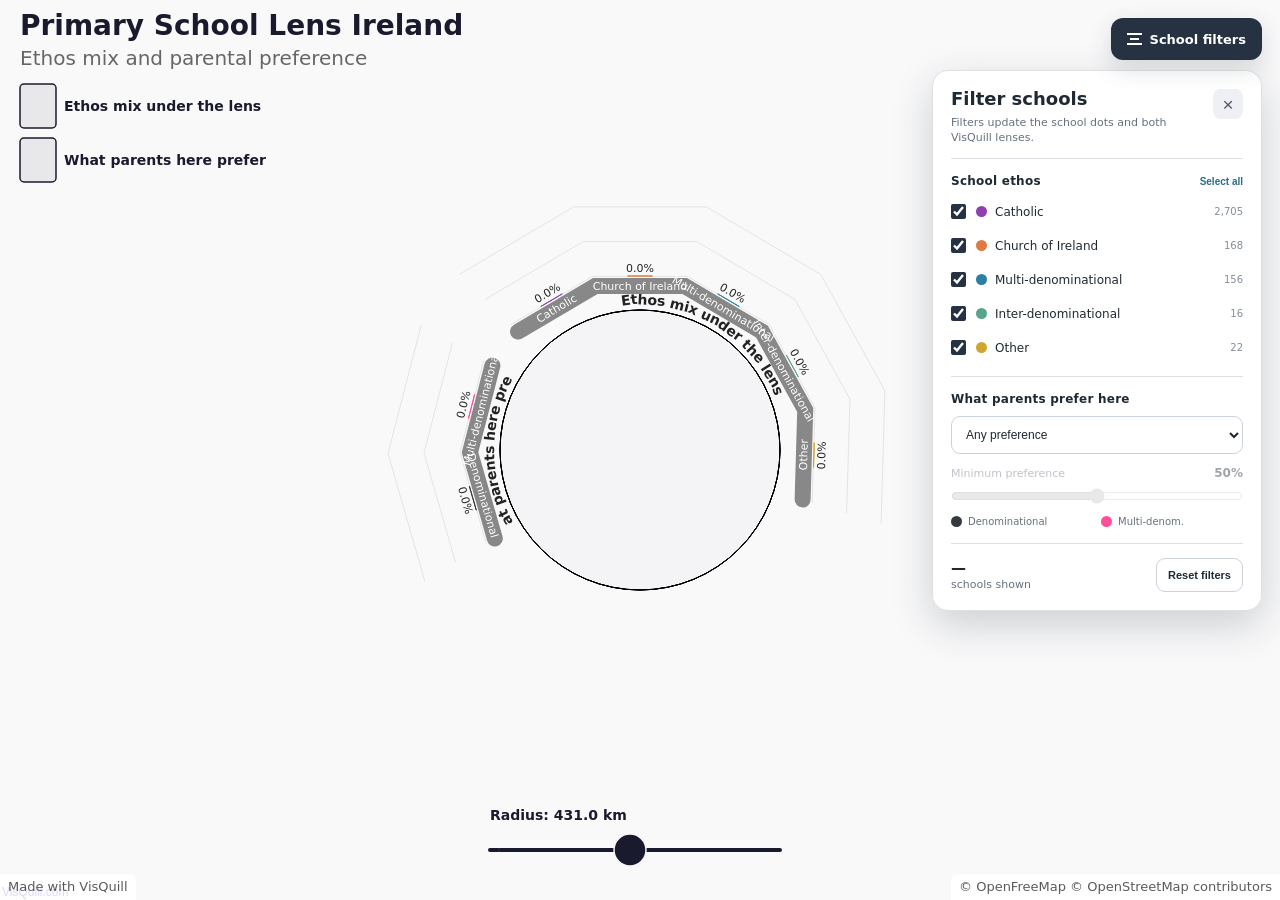
==== visquill-lens/index.html @ 2c07e7b1 "init" ====
<!DOCTYPE html>
<!-- VisQuill Lens Export — visquill.com -->
<!-- © 2026 Dr. Benjamin Niedermann -->
<!-- Free to use with attribution. White-label: contact@visquill.com -->
<!-- Licence: visquill.com/licence -->
<html lang="en">
<head>
    <meta charset="UTF-8" />
    <meta name="viewport" content="width=device-width, initial-scale=1.0" />
    <title>VisQuill Lens</title>
    <style>
        *, *::before, *::after { box-sizing: border-box; margin: 0; padding: 0; }
        html, body, #app { width: 100%; height: 100%; overflow: hidden; background: #f4f4f6; }
        #app { position: relative; }
    </style>
    <link rel="stylesheet" href="enhancements.css?v=20260722-7" />
</head>
<body>
    <div id="app"></div>
    <script src="viewer.js?v=20260722-7"></script>
    <script src="enhancements.js?v=20260722-7"></script>
</body>
</html>
---- visquill-lens/enhancements.css ----
:root {
    --school-catholic: #8f3fb0;
    --school-church: #e07a3f;
    --school-multi: #2a7fa3;
    --school-inter: #58a58e;
    --school-other: #d1a72b;
    --parent-denom: #343a40;
    --parent-multi: #ff4f9a;
    --filter-ink: #1f2933;
    --filter-muted: #66717f;
    --filter-line: #dde1e6;
    --filter-paper: rgba(255, 255, 255, 0.96);
}

.school-filter-toggle {
    position: absolute;
    z-index: 1200;
    top: 18px;
    right: 18px;
    display: inline-flex;
    align-items: center;
    gap: 8px;
    min-height: 42px;
    padding: 0 15px;
    border: 1px solid rgba(31, 41, 51, 0.16);
    border-radius: 12px;
    color: var(--filter-ink);
    background: var(--filter-paper);
    box-shadow: 0 8px 24px rgba(31, 41, 51, 0.16);
    font: 700 13px/1 system-ui, -apple-system, BlinkMacSystemFont, "Segoe UI", sans-serif;
    cursor: pointer;
    backdrop-filter: blur(12px);
}

.school-filter-toggle::before {
    content: "";
    width: 15px;
    height: 12px;
    border-top: 2px solid currentColor;
    border-bottom: 2px solid currentColor;
    background: linear-gradient(currentColor, currentColor) center / 9px 2px no-repeat;
}

.school-filter-toggle[aria-expanded="true"] {
    color: #fff;
    background: #263241;
}

.school-filter-panel {
    position: absolute;
    z-index: 1190;
    top: 70px;
    right: 18px;
    width: min(330px, calc(100vw - 36px));
    max-height: calc(100vh - 90px);
    overflow: auto;
    padding: 18px;
    border: 1px solid rgba(31, 41, 51, 0.14);
    border-radius: 16px;
    color: var(--filter-ink);
    background: var(--filter-paper);
    box-shadow: 0 14px 42px rgba(31, 41, 51, 0.2);
    font-family: system-ui, -apple-system, BlinkMacSystemFont, "Segoe UI", sans-serif;
    opacity: 0;
    visibility: hidden;
    transform: translateY(-8px);
    transition: opacity 150ms ease, transform 150ms ease, visibility 150ms ease;
    backdrop-filter: blur(14px);
}

.school-filter-panel.is-open {
    opacity: 1;
    visibility: visible;
    transform: translateY(0);
}

.school-filter-header {
    display: flex;
    align-items: flex-start;
    justify-content: space-between;
    gap: 14px;
    padding-bottom: 13px;
    border-bottom: 1px solid var(--filter-line);
}

.school-filter-header h2 {
    margin: 0;
    font-size: 18px;
    line-height: 1.15;
}

.school-filter-header p {
    margin: 5px 0 0;
    color: var(--filter-muted);
    font-size: 11px;
    line-height: 1.4;
}

.school-filter-close {
    flex: none;
    width: 30px;
    height: 30px;
    border: 0;
    border-radius: 8px;
    color: #4f5965;
    background: #eef0f3;
    font-size: 19px;
    line-height: 1;
    cursor: pointer;
}

.school-filter-section {
    padding-top: 15px;
}

.school-filter-section + .school-filter-section {
    margin-top: 15px;
    border-top: 1px solid var(--filter-line);
}

.school-filter-section-title {
    display: flex;
    align-items: center;
    justify-content: space-between;
    gap: 10px;
    margin: 0 0 10px;
    font-size: 12px;
    font-weight: 800;
    letter-spacing: 0.02em;
}

.school-filter-link {
    padding: 0;
    border: 0;
    color: #276c87;
    background: transparent;
    font-size: 10px;
    font-weight: 700;
    cursor: pointer;
}

.ethos-filter-list {
    display: grid;
    gap: 7px;
}

.ethos-filter-option {
    display: grid;
    grid-template-columns: 17px 11px 1fr auto;
    align-items: center;
    gap: 8px;
    min-height: 27px;
    font-size: 12px;
    cursor: pointer;
}

.ethos-filter-option input {
    width: 15px;
    height: 15px;
    margin: 0;
    accent-color: #263241;
}

.school-color-dot,
.parent-color-dot {
    width: 11px;
    height: 11px;
    border-radius: 50%;
}

.ethos-filter-total {
    color: #858d98;
    font-size: 10px;
    font-variant-numeric: tabular-nums;
}

.preference-select {
    width: 100%;
    height: 38px;
    padding: 0 32px 0 10px;
    border: 1px solid #ccd2d9;
    border-radius: 9px;
    color: var(--filter-ink);
    background: #fff;
    font-size: 12px;
}

.preference-threshold {
    display: grid;
    grid-template-columns: 1fr auto;
    align-items: center;
    gap: 8px;
    margin-top: 12px;
}

.preference-threshold label {
    color: var(--filter-muted);
    font-size: 11px;
}

.preference-threshold output {
    min-width: 42px;
    font-size: 12px;
    font-weight: 800;
    text-align: right;
}

.preference-threshold input {
    grid-column: 1 / -1;
    width: 100%;
    accent-color: var(--parent-multi);
}

.preference-threshold.is-disabled {
    opacity: 0.42;
}

.parent-color-key {
    display: grid;
    grid-template-columns: 1fr 1fr;
    gap: 8px;
    margin-top: 12px;
}

.parent-color-key span {
    display: flex;
    align-items: center;
    gap: 6px;
    color: var(--filter-muted);
    font-size: 10px;
}

.school-filter-footer {
    display: flex;
    align-items: center;
    justify-content: space-between;
    gap: 12px;
    margin-top: 16px;
    padding-top: 14px;
    border-top: 1px solid var(--filter-line);
}

.school-filter-count {
    color: var(--filter-muted);
    font-size: 11px;
    line-height: 1.3;
}

.school-filter-count strong {
    display: block;
    color: var(--filter-ink);
    font-size: 15px;
}

.school-filter-reset {
    min-height: 34px;
    padding: 0 11px;
    border: 1px solid #ccd2d9;
    border-radius: 9px;
    color: var(--filter-ink);
    background: #fff;
    font-size: 11px;
    font-weight: 750;
    cursor: pointer;
}

.school-popup {
    position: absolute;
    z-index: 1300;
    width: min(290px, calc(100vw - 28px));
    padding: 15px;
    border: 1px solid rgba(31, 41, 51, 0.14);
    border-radius: 14px;
    color: var(--filter-ink);
    background: rgba(255, 255, 255, 0.97);
    box-shadow: 0 14px 38px rgba(31, 41, 51, 0.24);
    font-family: system-ui, -apple-system, BlinkMacSystemFont, "Segoe UI", sans-serif;
    pointer-events: auto;
    transform: translate(-50%, calc(-100% - 15px));
    backdrop-filter: blur(12px);
}

.school-popup::after {
    position: absolute;
    top: 100%;
    left: 50%;
    width: 12px;
    height: 12px;
    background: #fff;
    border-right: 1px solid rgba(31, 41, 51, 0.14);
    border-bottom: 1px solid rgba(31, 41, 51, 0.14);
    content: "";
    transform: translate(-50%, -6px) rotate(45deg);
}

.school-popup-close {
    position: absolute;
    top: 8px;
    right: 8px;
    width: 27px;
    height: 27px;
    border: 0;
    border-radius: 7px;
    color: #5d6672;
    background: #eff1f3;
    font-size: 17px;
    cursor: pointer;
}

.school-popup h3 {
    margin: 0 30px 4px 0;
    font-size: 15px;
    line-height: 1.25;
}

.school-popup-county {
    margin: 0 0 10px;
    color: var(--filter-muted);
    font-size: 10.5px;
}

.school-popup-ethos {
    display: inline-flex;
    align-items: center;
    gap: 7px;
    padding: 5px 8px;
    border-radius: 8px;
    color: #38424e;
    background: #f1f2f4;
    font-size: 11px;
    font-weight: 700;
}

.school-popup-heading {
    margin: 12px 0 7px;
    color: #525c68;
    font-size: 10px;
    font-weight: 800;
    letter-spacing: 0.06em;
    text-transform: uppercase;
}

.school-popup-pref-row {
    display: grid;
    grid-template-columns: 1fr 88px 36px;
    align-items: center;
    gap: 7px;
    margin-top: 6px;
    font-size: 10.5px;
}

.school-popup-pref-track {
    height: 7px;
    overflow: hidden;
    border-radius: 8px;
    background: #e8eaed;
}

.school-popup-pref-fill {
    display: block;
    height: 100%;
    border-radius: inherit;
}

.school-popup-pref-value {
    text-align: right;
    font-variant-numeric: tabular-nums;
}

.school-popup-no-data {
    color: var(--filter-muted);
    font-size: 11px;
}

#app.school-point-hover,
#app.school-point-hover * {
    cursor: pointer !important;
}

@media (max-width: 700px) {
    .school-filter-toggle {
        top: 10px;
        right: 10px;
    }

    .school-filter-panel {
        top: 61px;
        right: 10px;
        width: min(318px, calc(100vw - 20px));
        max-height: calc(100vh - 75px);
    }

    .school-popup {
        transform: translate(-50%, calc(-100% - 12px));
    }
}

@media (prefers-reduced-motion: reduce) {
    .school-filter-panel { transition: none; }
}
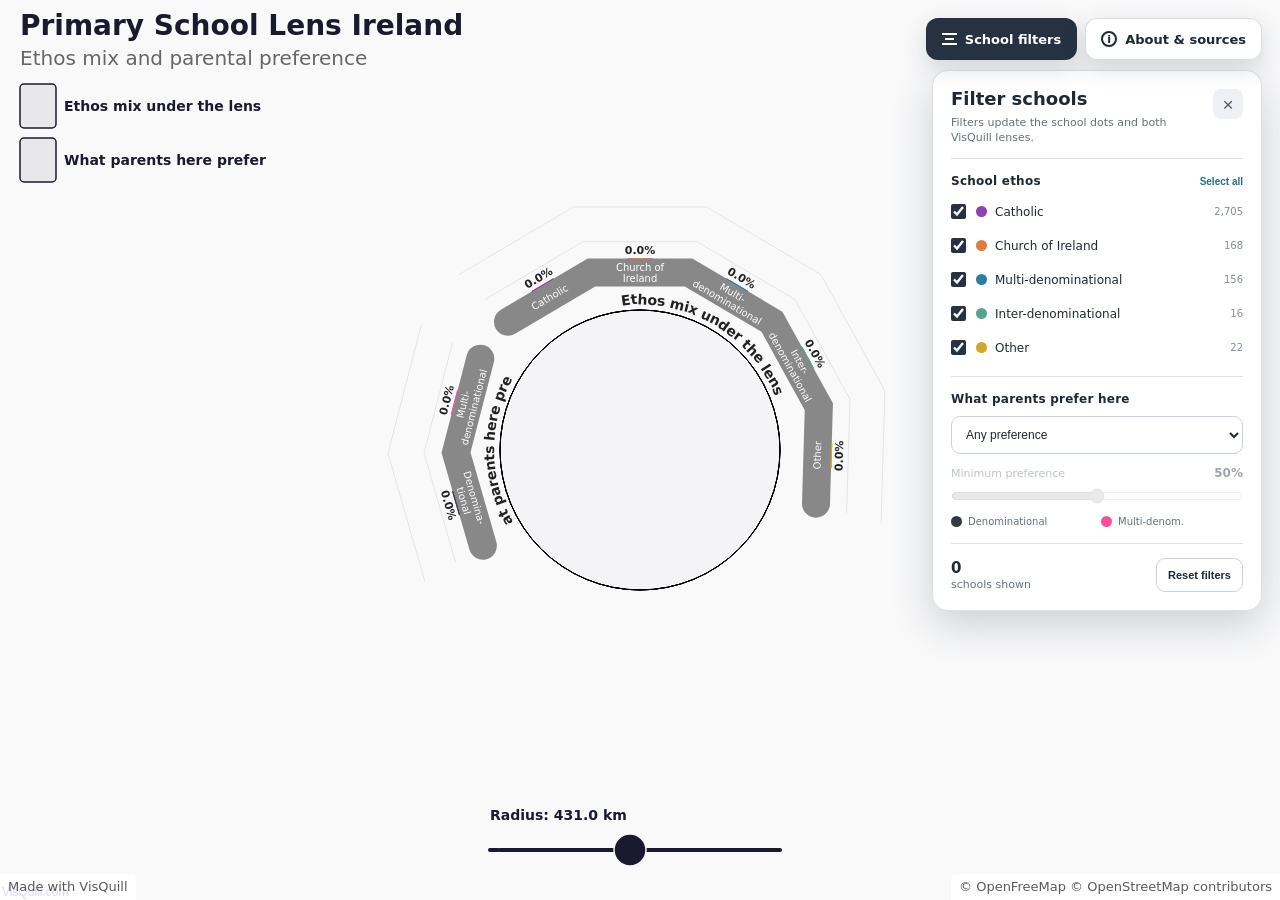
==== commit bd6ff47a: "Enhance VisQuill lens interface" ====
--- a/visquill-lens/index.html
+++ b/visquill-lens/index.html
@@ -1,5 +1,5 @@
 <!DOCTYPE html>
-<!-- VisQuill Lens Export — visquill.com -->
+<!-- VisQuill Lens Export | visquill.com -->
 <!-- © 2026 Dr. Benjamin Niedermann -->
 <!-- Free to use with attribution. White-label: contact@visquill.com -->
 <!-- Licence: visquill.com/licence -->
@@ -13,11 +13,11 @@
         html, body, #app { width: 100%; height: 100%; overflow: hidden; background: #f4f4f6; }
         #app { position: relative; }
     </style>
-    <link rel="stylesheet" href="enhancements.css?v=20260722-7" />
+    <link rel="stylesheet" href="enhancements.css?v=20260722-17" />
 </head>
 <body>
     <div id="app"></div>
-    <script src="viewer.js?v=20260722-7"></script>
-    <script src="enhancements.js?v=20260722-7"></script>
+    <script src="viewer.js?v=20260722-17"></script>
+    <script src="enhancements.js?v=20260722-17"></script>
 </body>
 </html>
--- a/visquill-lens/enhancements.css
+++ b/visquill-lens/enhancements.css
@@ -12,11 +12,17 @@
     --filter-paper: rgba(255, 255, 255, 0.96);
 }
 
-.school-filter-toggle {
+.school-panel-controls {
     position: absolute;
     z-index: 1200;
     top: 18px;
     right: 18px;
+    display: flex;
+    align-items: center;
+    gap: 8px;
+}
+
+.school-filter-toggle {
     display: inline-flex;
     align-items: center;
     gap: 8px;
@@ -44,6 +50,18 @@
 .school-filter-toggle[aria-expanded="true"] {
     color: #fff;
     background: #263241;
+}
+
+.project-info-toggle::before {
+    display: grid;
+    width: 16px;
+    height: 16px;
+    place-items: center;
+    border: 2px solid currentColor;
+    border-radius: 50%;
+    background: none;
+    content: "i";
+    font: 800 11px/1 system-ui, sans-serif;
 }
 
 .school-filter-panel {
@@ -74,6 +92,184 @@
     transform: translateY(0);
 }
 
+.project-info-panel {
+    width: min(390px, calc(100vw - 36px));
+}
+
+.project-info-kicker {
+    margin: 0 0 4px !important;
+    color: #7b3f98 !important;
+    font-size: 9px !important;
+    font-weight: 800;
+    letter-spacing: 0.1em;
+    text-transform: uppercase;
+}
+
+.project-profile {
+    padding: 16px 0;
+    border-bottom: 1px solid var(--filter-line);
+}
+
+.project-profile-link {
+    display: grid;
+    grid-template-columns: 58px 1fr;
+    align-items: center;
+    gap: 12px;
+    color: inherit;
+    text-decoration: none;
+}
+
+.project-profile-photo {
+    position: relative;
+    display: grid;
+    width: 58px;
+    height: 58px;
+    overflow: hidden;
+    place-items: center;
+    border: 2px solid #fff;
+    border-radius: 50%;
+    color: #fff;
+    background: linear-gradient(135deg, #8f3fb0, #2a7fa3);
+    box-shadow: 0 4px 12px rgba(31, 41, 51, 0.18);
+    font-size: 16px;
+    font-weight: 800;
+}
+
+.project-profile-photo img {
+    position: absolute;
+    inset: 0;
+    width: 100%;
+    height: 100%;
+    object-fit: cover;
+}
+
+.project-profile-copy {
+    display: grid;
+    gap: 3px;
+}
+
+.project-profile-copy strong {
+    font-size: 15px;
+}
+
+.project-profile-copy > span {
+    color: var(--filter-muted);
+    font-size: 10.5px;
+}
+
+.project-profile-copy small {
+    color: #276c87;
+    font-size: 10px;
+    font-weight: 750;
+}
+
+.project-profile > p {
+    margin: 12px 0 0;
+    color: #4f5965;
+    font-size: 11px;
+    line-height: 1.55;
+}
+
+.project-info-section {
+    padding-top: 15px;
+}
+
+.project-info-section + .project-info-section {
+    margin-top: 15px;
+    border-top: 1px solid var(--filter-line);
+}
+
+.project-info-section h3 {
+    margin: 0 0 9px;
+    font-size: 11px;
+    font-weight: 800;
+    letter-spacing: 0.06em;
+    text-transform: uppercase;
+}
+
+.project-info-section p {
+    margin: 7px 0 0;
+    color: #4f5965;
+    font-size: 10.5px;
+    line-height: 1.5;
+}
+
+.project-info-section a,
+.project-disclosure a {
+    color: #276c87;
+    font-weight: 700;
+    text-decoration: none;
+}
+
+.project-link-list {
+    display: grid;
+    gap: 8px;
+}
+
+.project-link-list > a {
+    display: grid;
+    grid-template-columns: 38px 1fr auto;
+    align-items: center;
+    gap: 9px;
+    min-height: 52px;
+    padding: 8px 10px;
+    border: 1px solid var(--filter-line);
+    border-radius: 11px;
+    color: var(--filter-ink);
+    background: #fff;
+    text-decoration: none;
+}
+
+.project-link-list > a:hover,
+.project-profile-link:hover {
+    color: #276c87;
+}
+
+.project-link-type {
+    display: grid;
+    width: 38px;
+    height: 28px;
+    place-items: center;
+    border-radius: 7px;
+    color: #fff;
+    background: #263241;
+    font-size: 8px;
+    font-weight: 800;
+    letter-spacing: 0.04em;
+}
+
+.project-link-list strong,
+.project-link-list small {
+    display: block;
+}
+
+.project-link-list strong {
+    font-size: 11px;
+}
+
+.project-link-list small {
+    margin-top: 2px;
+    color: var(--filter-muted);
+    font-size: 9.5px;
+    font-weight: 500;
+}
+
+.project-link-list i {
+    color: #7c8793;
+    font-size: 12px;
+    font-style: normal;
+}
+
+.project-disclosure {
+    margin: 16px 0 0;
+    padding: 11px 12px;
+    border-radius: 10px;
+    color: #5c5361;
+    background: #f5eff7;
+    font-size: 9.5px;
+    line-height: 1.5;
+}
+
 .school-filter-header {
     display: flex;
     align-items: flex-start;
@@ -377,10 +573,40 @@
     cursor: pointer !important;
 }
 
+[class^="vq-lens-"][class$="-baseline"] {
+    stroke-width: 28px !important;
+}
+
+[class^="vq-lens-"][class$="-bar-caption"] {
+    font-size: 10px !important;
+    line-height: 1.05;
+    white-space: pre-line;
+}
+
+[class^="vq-lens-"][class$="-value-label"] {
+    font-weight: 700 !important;
+}
+
 @media (max-width: 700px) {
-    .school-filter-toggle {
+    .school-panel-controls {
         top: 10px;
         right: 10px;
+    }
+
+    .school-panel-controls .school-filter-toggle {
+        width: 42px;
+        padding: 0;
+        justify-content: center;
+    }
+
+    .school-panel-controls .school-toggle-label {
+        position: absolute;
+        width: 1px;
+        height: 1px;
+        overflow: hidden;
+        clip: rect(0 0 0 0);
+        clip-path: inset(50%);
+        white-space: nowrap;
     }
 
     .school-filter-panel {
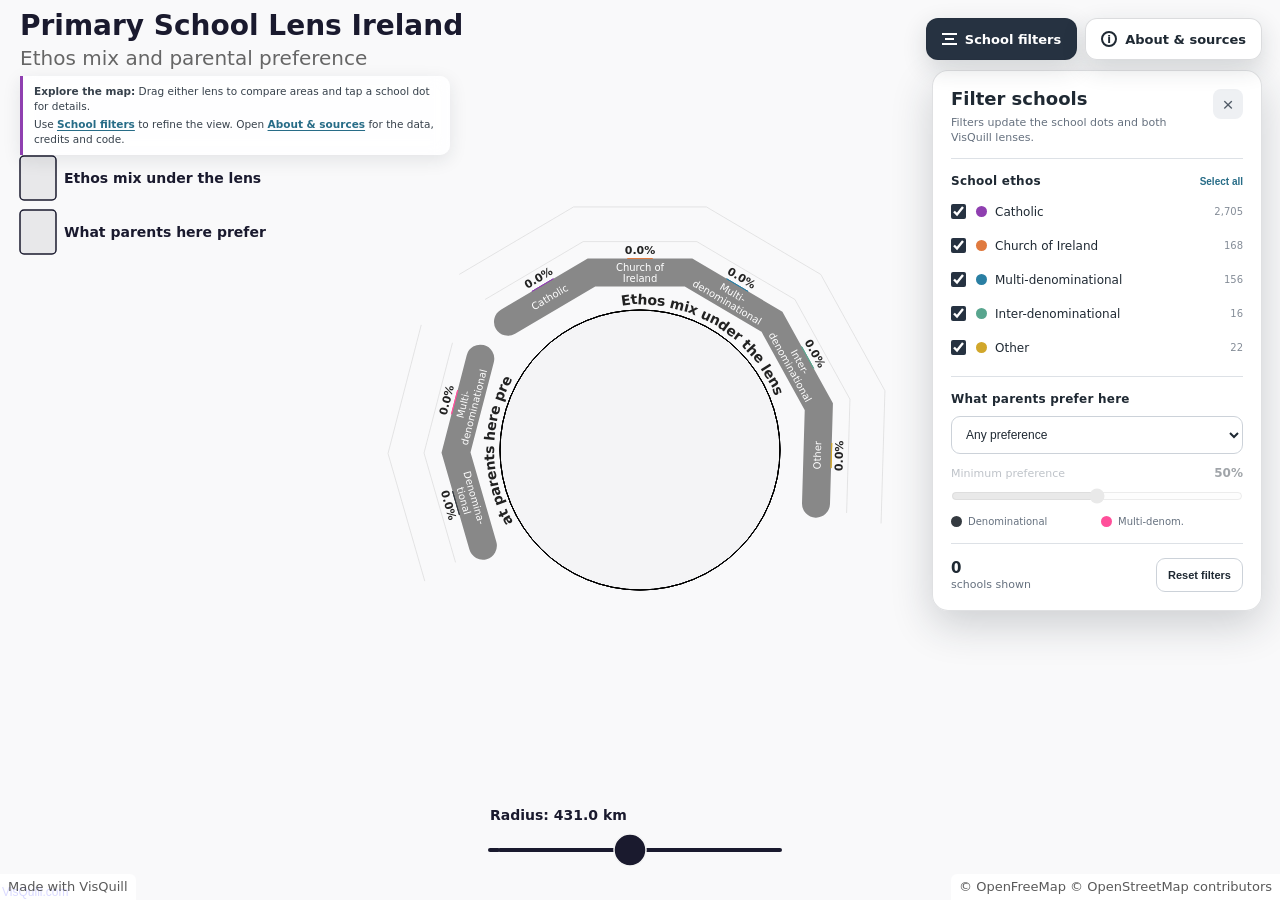
==== commit 56befd2c: "Add map onboarding guidance" ====
--- a/visquill-lens/index.html
+++ b/visquill-lens/index.html
@@ -13,11 +13,11 @@
         html, body, #app { width: 100%; height: 100%; overflow: hidden; background: #f4f4f6; }
         #app { position: relative; }
     </style>
-    <link rel="stylesheet" href="enhancements.css?v=20260722-17" />
+    <link rel="stylesheet" href="enhancements.css?v=20260722-18" />
 </head>
 <body>
     <div id="app"></div>
-    <script src="viewer.js?v=20260722-17"></script>
-    <script src="enhancements.js?v=20260722-17"></script>
+    <script src="viewer.js?v=20260722-18"></script>
+    <script src="enhancements.js?v=20260722-18"></script>
 </body>
 </html>
--- a/visquill-lens/enhancements.css
+++ b/visquill-lens/enhancements.css
@@ -62,6 +62,40 @@
     background: none;
     content: "i";
     font: 800 11px/1 system-ui, sans-serif;
+}
+
+.map-intro {
+    position: absolute;
+    z-index: 1180;
+    top: 76px;
+    left: 20px;
+    width: min(430px, calc(100vw - 40px));
+    padding: 8px 11px;
+    border-left: 3px solid var(--school-catholic);
+    border-radius: 0 10px 10px 0;
+    color: #37414c;
+    background: rgba(255, 255, 255, 0.84);
+    box-shadow: 0 5px 18px rgba(31, 41, 51, 0.1);
+    font: 10.5px/1.42 system-ui, -apple-system, BlinkMacSystemFont, "Segoe UI", sans-serif;
+    pointer-events: none;
+    backdrop-filter: blur(9px);
+}
+
+.map-intro p + p {
+    margin-top: 3px;
+}
+
+.map-intro button {
+    padding: 0;
+    border: 0;
+    color: #276c87;
+    background: transparent;
+    font: inherit;
+    font-weight: 800;
+    text-decoration: underline;
+    text-underline-offset: 2px;
+    cursor: pointer;
+    pointer-events: auto;
 }
 
 .school-filter-panel {
@@ -609,6 +643,14 @@
         white-space: nowrap;
     }
 
+    .map-intro {
+        top: 70px;
+        left: 10px;
+        width: calc(100vw - 20px);
+        padding: 7px 9px;
+        font-size: 10px;
+    }
+
     .school-filter-panel {
         top: 61px;
         right: 10px;
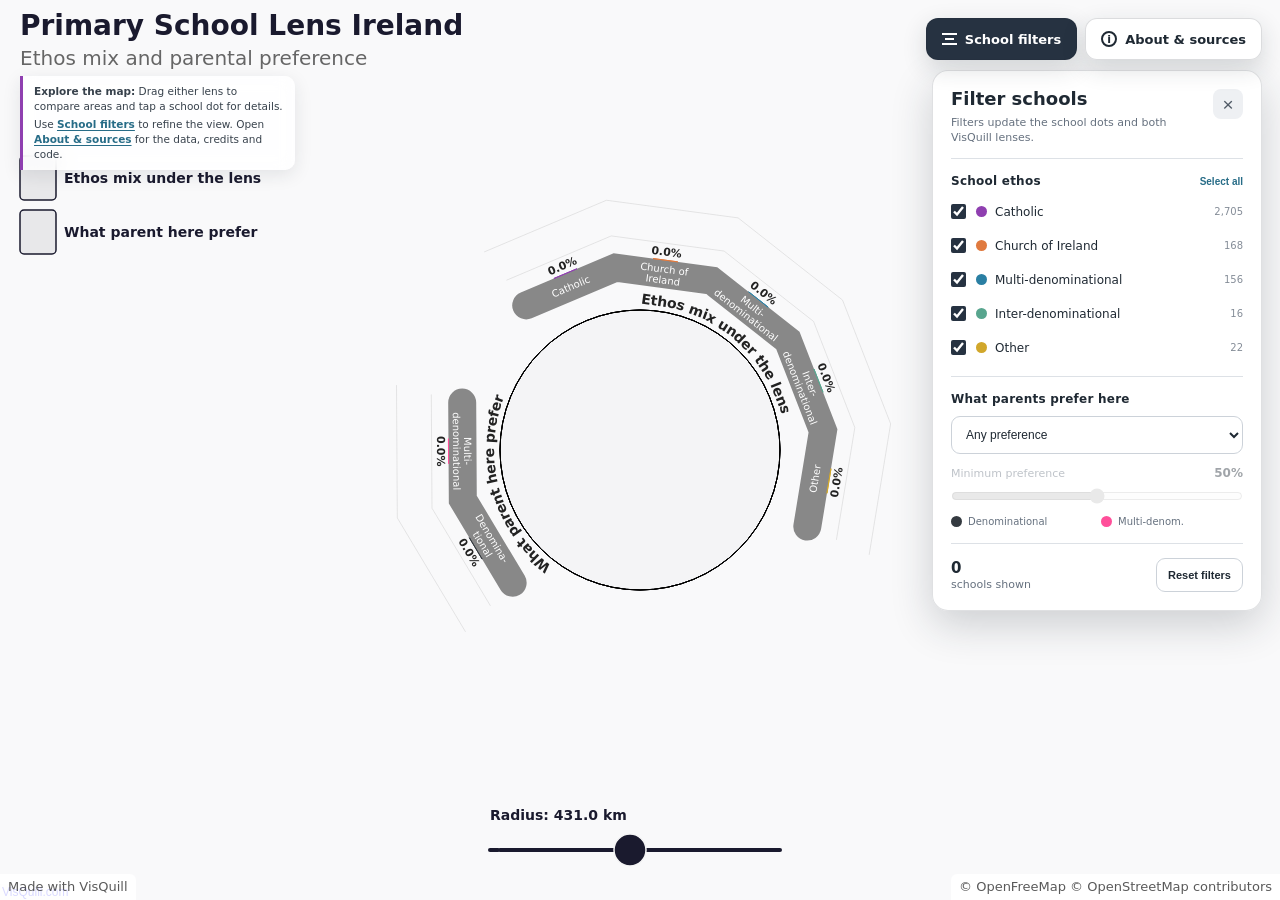
==== commit 2e063728: "Improve merged lens title spacing" ====
--- a/visquill-lens/index.html
+++ b/visquill-lens/index.html
@@ -13,11 +13,11 @@
         html, body, #app { width: 100%; height: 100%; overflow: hidden; background: #f4f4f6; }
         #app { position: relative; }
     </style>
-    <link rel="stylesheet" href="enhancements.css?v=20260722-18" />
+    <link rel="stylesheet" href="enhancements.css?v=20260722-22" />
 </head>
 <body>
     <div id="app"></div>
-    <script src="viewer.js?v=20260722-18"></script>
-    <script src="enhancements.js?v=20260722-18"></script>
+    <script src="viewer.js?v=20260722-22"></script>
+    <script src="enhancements.js?v=20260722-22"></script>
 </body>
 </html>
--- a/visquill-lens/enhancements.css
+++ b/visquill-lens/enhancements.css
@@ -69,7 +69,7 @@
     z-index: 1180;
     top: 76px;
     left: 20px;
-    width: min(430px, calc(100vw - 40px));
+    width: min(275.2px, calc(100vw - 40px));
     padding: 8px 11px;
     border-left: 3px solid var(--school-catholic);
     border-radius: 0 10px 10px 0;
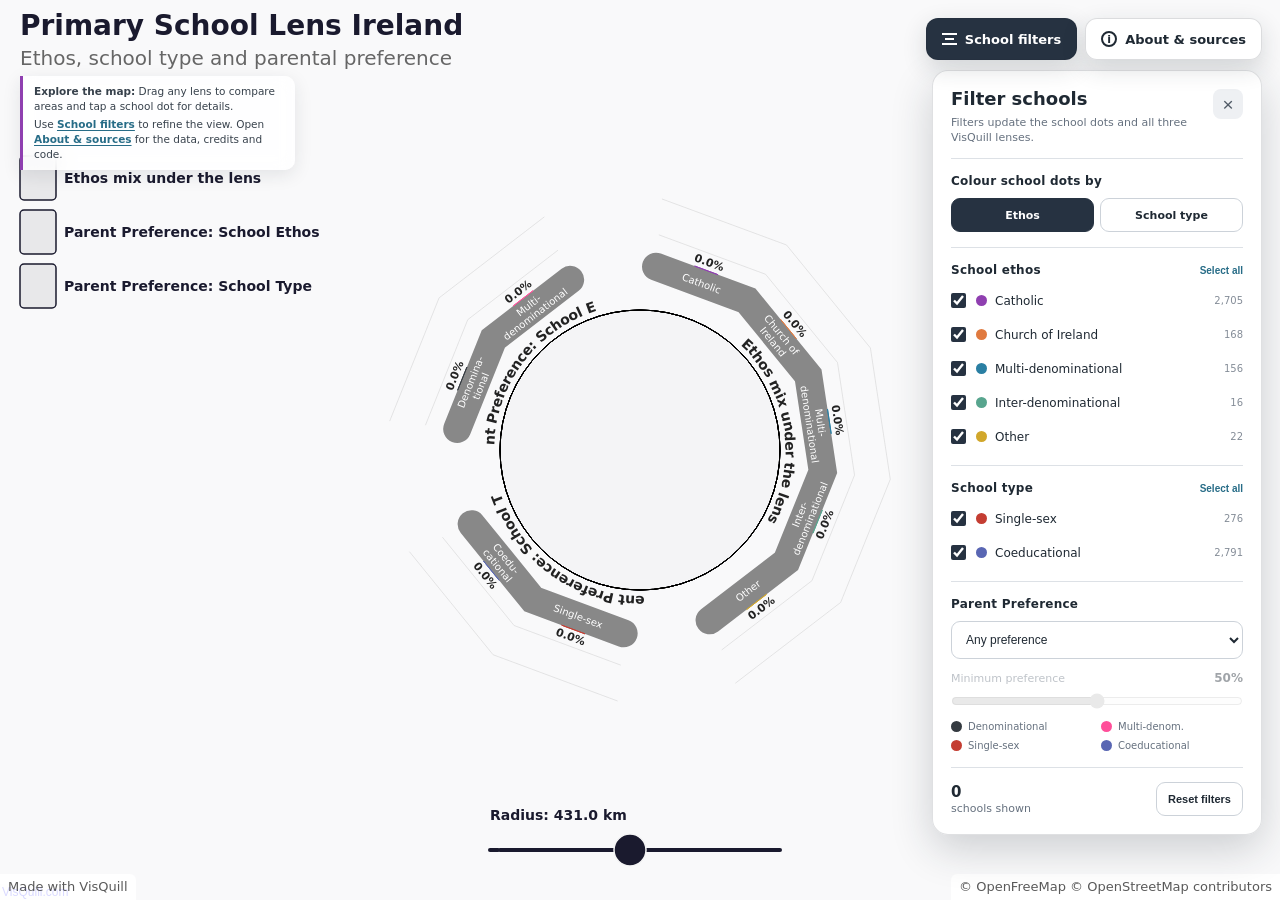
==== commit 19044a61: "Add school type preference lens and filters" ====
--- a/visquill-lens/index.html
+++ b/visquill-lens/index.html
@@ -13,11 +13,11 @@
         html, body, #app { width: 100%; height: 100%; overflow: hidden; background: #f4f4f6; }
         #app { position: relative; }
     </style>
-    <link rel="stylesheet" href="enhancements.css?v=20260722-22" />
+    <link rel="stylesheet" href="enhancements.css?v=20260722-24" />
 </head>
 <body>
     <div id="app"></div>
-    <script src="viewer.js?v=20260722-22"></script>
-    <script src="enhancements.js?v=20260722-22"></script>
+    <script src="viewer.js?v=20260722-24"></script>
+    <script src="enhancements.js?v=20260722-24"></script>
 </body>
 </html>
--- a/visquill-lens/enhancements.css
+++ b/visquill-lens/enhancements.css
@@ -6,6 +6,8 @@
     --school-other: #d1a72b;
     --parent-denom: #343a40;
     --parent-multi: #ff4f9a;
+    --school-single-sex: #c43d32;
+    --school-coeducational: #5966b3;
     --filter-ink: #1f2933;
     --filter-muted: #66717f;
     --filter-line: #dde1e6;
@@ -369,6 +371,46 @@
     cursor: pointer;
 }
 
+.point-colour-switch {
+    display: grid;
+    grid-template-columns: 1fr 1fr;
+    gap: 6px;
+}
+
+.point-colour-switch label {
+    position: relative;
+    cursor: pointer;
+}
+
+.point-colour-switch input {
+    position: absolute;
+    opacity: 0;
+    pointer-events: none;
+}
+
+.point-colour-switch span {
+    display: grid;
+    min-height: 34px;
+    place-items: center;
+    border: 1px solid #ccd2d9;
+    border-radius: 9px;
+    color: var(--filter-ink);
+    background: #fff;
+    font-size: 11px;
+    font-weight: 750;
+}
+
+.point-colour-switch input:checked + span {
+    border-color: #263241;
+    color: #fff;
+    background: #263241;
+}
+
+.point-colour-switch input:focus-visible + span {
+    outline: 2px solid #276c87;
+    outline-offset: 2px;
+}
+
 .ethos-filter-list {
     display: grid;
     gap: 7px;
@@ -561,6 +603,12 @@
     font-weight: 700;
 }
 
+.school-popup-tags {
+    display: flex;
+    flex-wrap: wrap;
+    gap: 6px;
+}
+
 .school-popup-heading {
     margin: 12px 0 7px;
     color: #525c68;
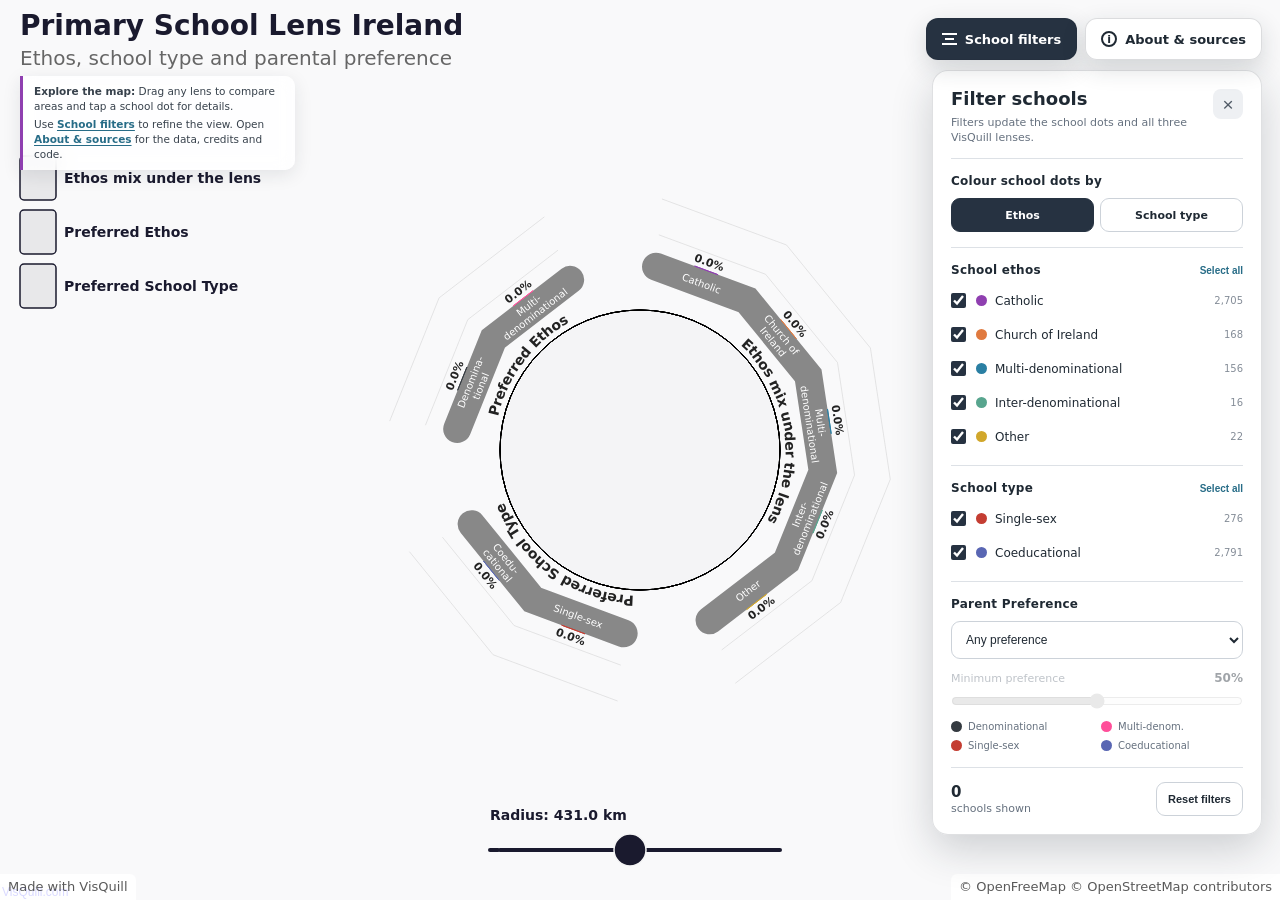
==== commit 56684cee: "Shorten parent preference labels" ====
--- a/visquill-lens/index.html
+++ b/visquill-lens/index.html
@@ -13,11 +13,11 @@
         html, body, #app { width: 100%; height: 100%; overflow: hidden; background: #f4f4f6; }
         #app { position: relative; }
     </style>
-    <link rel="stylesheet" href="enhancements.css?v=20260722-24" />
+    <link rel="stylesheet" href="enhancements.css?v=20260722-25" />
 </head>
 <body>
     <div id="app"></div>
-    <script src="viewer.js?v=20260722-24"></script>
-    <script src="enhancements.js?v=20260722-24"></script>
+    <script src="viewer.js?v=20260722-25"></script>
+    <script src="enhancements.js?v=20260722-25"></script>
 </body>
 </html>
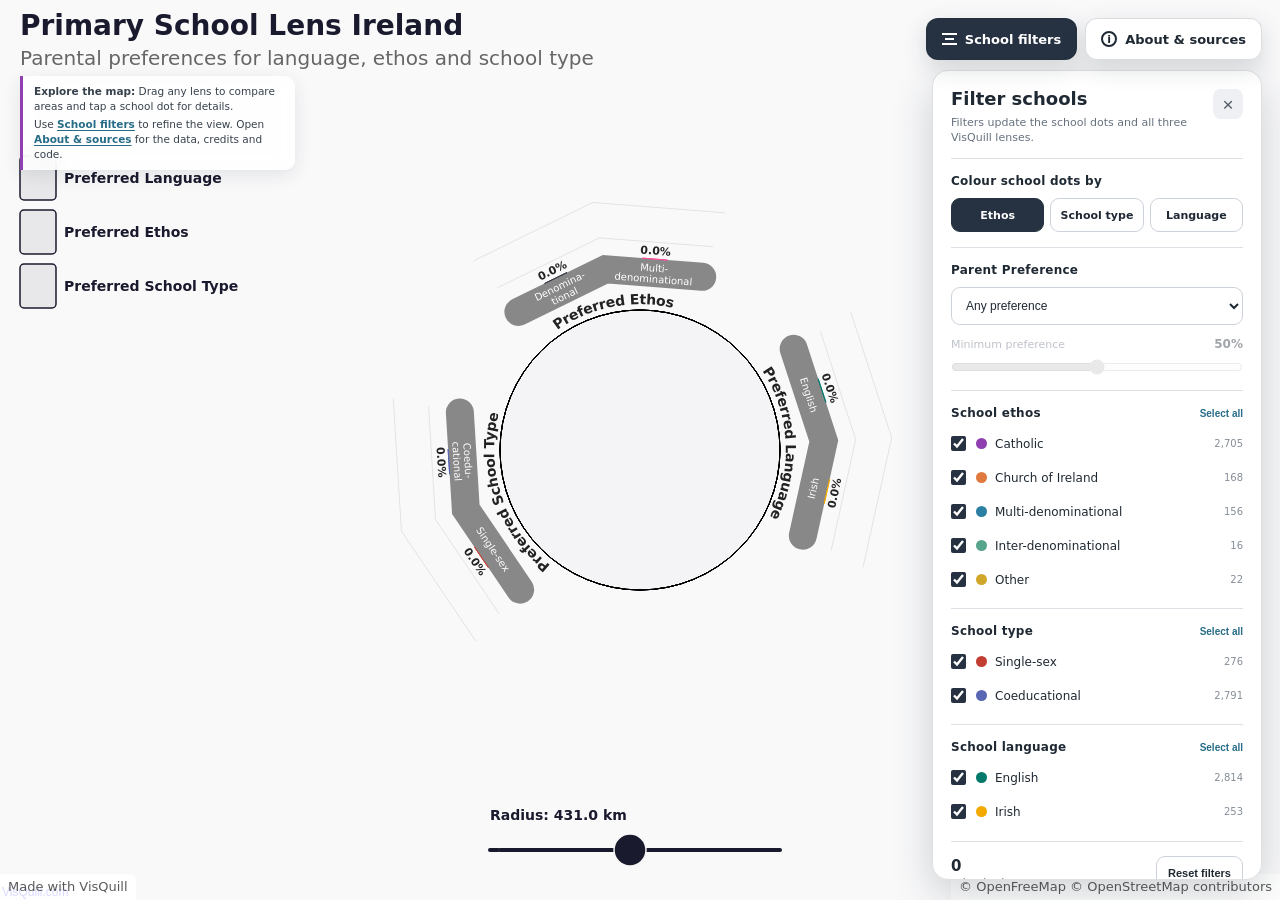
==== commit 5cde24e9: "Add language preferences and lens school counts" ====
--- a/visquill-lens/index.html
+++ b/visquill-lens/index.html
@@ -13,11 +13,11 @@
         html, body, #app { width: 100%; height: 100%; overflow: hidden; background: #f4f4f6; }
         #app { position: relative; }
     </style>
-    <link rel="stylesheet" href="enhancements.css?v=20260722-25" />
+    <link rel="stylesheet" href="enhancements.css?v=20260723-03" />
 </head>
 <body>
     <div id="app"></div>
-    <script src="viewer.js?v=20260722-25"></script>
-    <script src="enhancements.js?v=20260722-25"></script>
+    <script src="viewer.js?v=20260723-03"></script>
+    <script src="enhancements.js?v=20260723-03"></script>
 </body>
 </html>
--- a/visquill-lens/enhancements.css
+++ b/visquill-lens/enhancements.css
@@ -373,7 +373,7 @@
 
 .point-colour-switch {
     display: grid;
-    grid-template-columns: 1fr 1fr;
+    grid-template-columns: repeat(3, minmax(0, 1fr));
     gap: 6px;
 }
 
@@ -433,8 +433,7 @@
     accent-color: #263241;
 }
 
-.school-color-dot,
-.parent-color-dot {
+.school-color-dot {
     width: 11px;
     height: 11px;
     border-radius: 50%;
@@ -485,21 +484,6 @@
 
 .preference-threshold.is-disabled {
     opacity: 0.42;
-}
-
-.parent-color-key {
-    display: grid;
-    grid-template-columns: 1fr 1fr;
-    gap: 8px;
-    margin-top: 12px;
-}
-
-.parent-color-key span {
-    display: flex;
-    align-items: center;
-    gap: 6px;
-    color: var(--filter-muted);
-    font-size: 10px;
 }
 
 .school-filter-footer {
@@ -586,9 +570,28 @@
 }
 
 .school-popup-county {
-    margin: 0 0 10px;
+    margin: 0 0 7px;
     color: var(--filter-muted);
     font-size: 10.5px;
+}
+
+.school-popup-participation {
+    display: flex;
+    align-items: center;
+    justify-content: space-between;
+    gap: 12px;
+    margin: 0 0 10px;
+    padding: 6px 8px;
+    border-radius: 8px;
+    color: #4d5864;
+    background: #f1f2f4;
+    font-size: 10.5px;
+}
+
+.school-popup-participation strong {
+    color: #263241;
+    font-size: 11.5px;
+    font-variant-numeric: tabular-nums;
 }
 
 .school-popup-ethos {
@@ -655,6 +658,28 @@
     cursor: pointer !important;
 }
 
+.lens-school-count {
+    position: absolute;
+    z-index: 4;
+    min-width: 58px;
+    padding: 4px 7px;
+    border: 1px solid rgba(38, 50, 65, 0.14);
+    border-radius: 999px;
+    color: #263241;
+    background: rgba(255, 255, 255, 0.88);
+    box-shadow: 0 2px 8px rgba(31, 41, 51, 0.12);
+    font-family: system-ui, -apple-system, BlinkMacSystemFont, "Segoe UI", sans-serif;
+    font-size: 10px;
+    font-weight: 800;
+    font-variant-numeric: tabular-nums;
+    line-height: 1.1;
+    text-align: center;
+    white-space: nowrap;
+    pointer-events: none;
+    transform: translate(-50%, -50%);
+    backdrop-filter: blur(5px);
+}
+
 [class^="vq-lens-"][class$="-baseline"] {
     stroke-width: 28px !important;
 }
@@ -670,6 +695,12 @@
 }
 
 @media (max-width: 700px) {
+    .lens-school-count {
+        min-width: 48px;
+        padding: 3px 5px;
+        font-size: 8.5px;
+    }
+
     .school-panel-controls {
         top: 10px;
         right: 10px;
